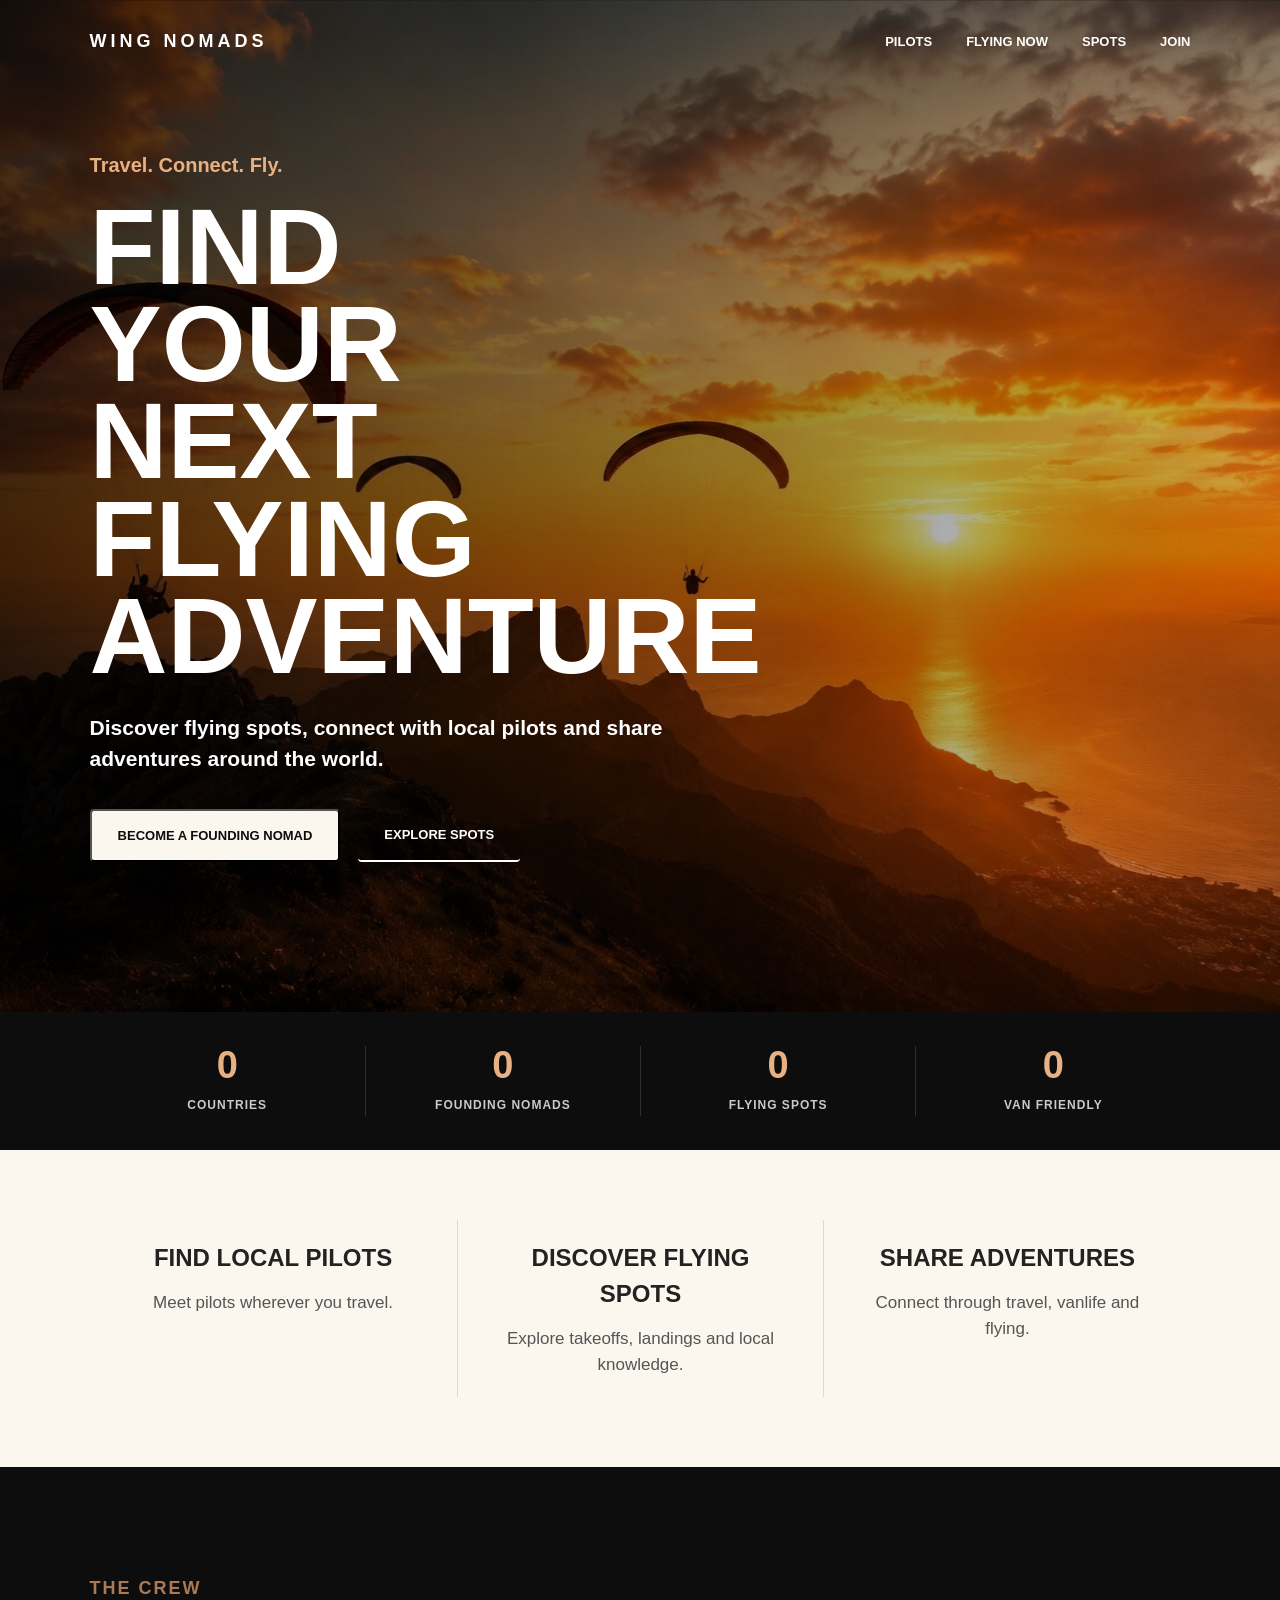
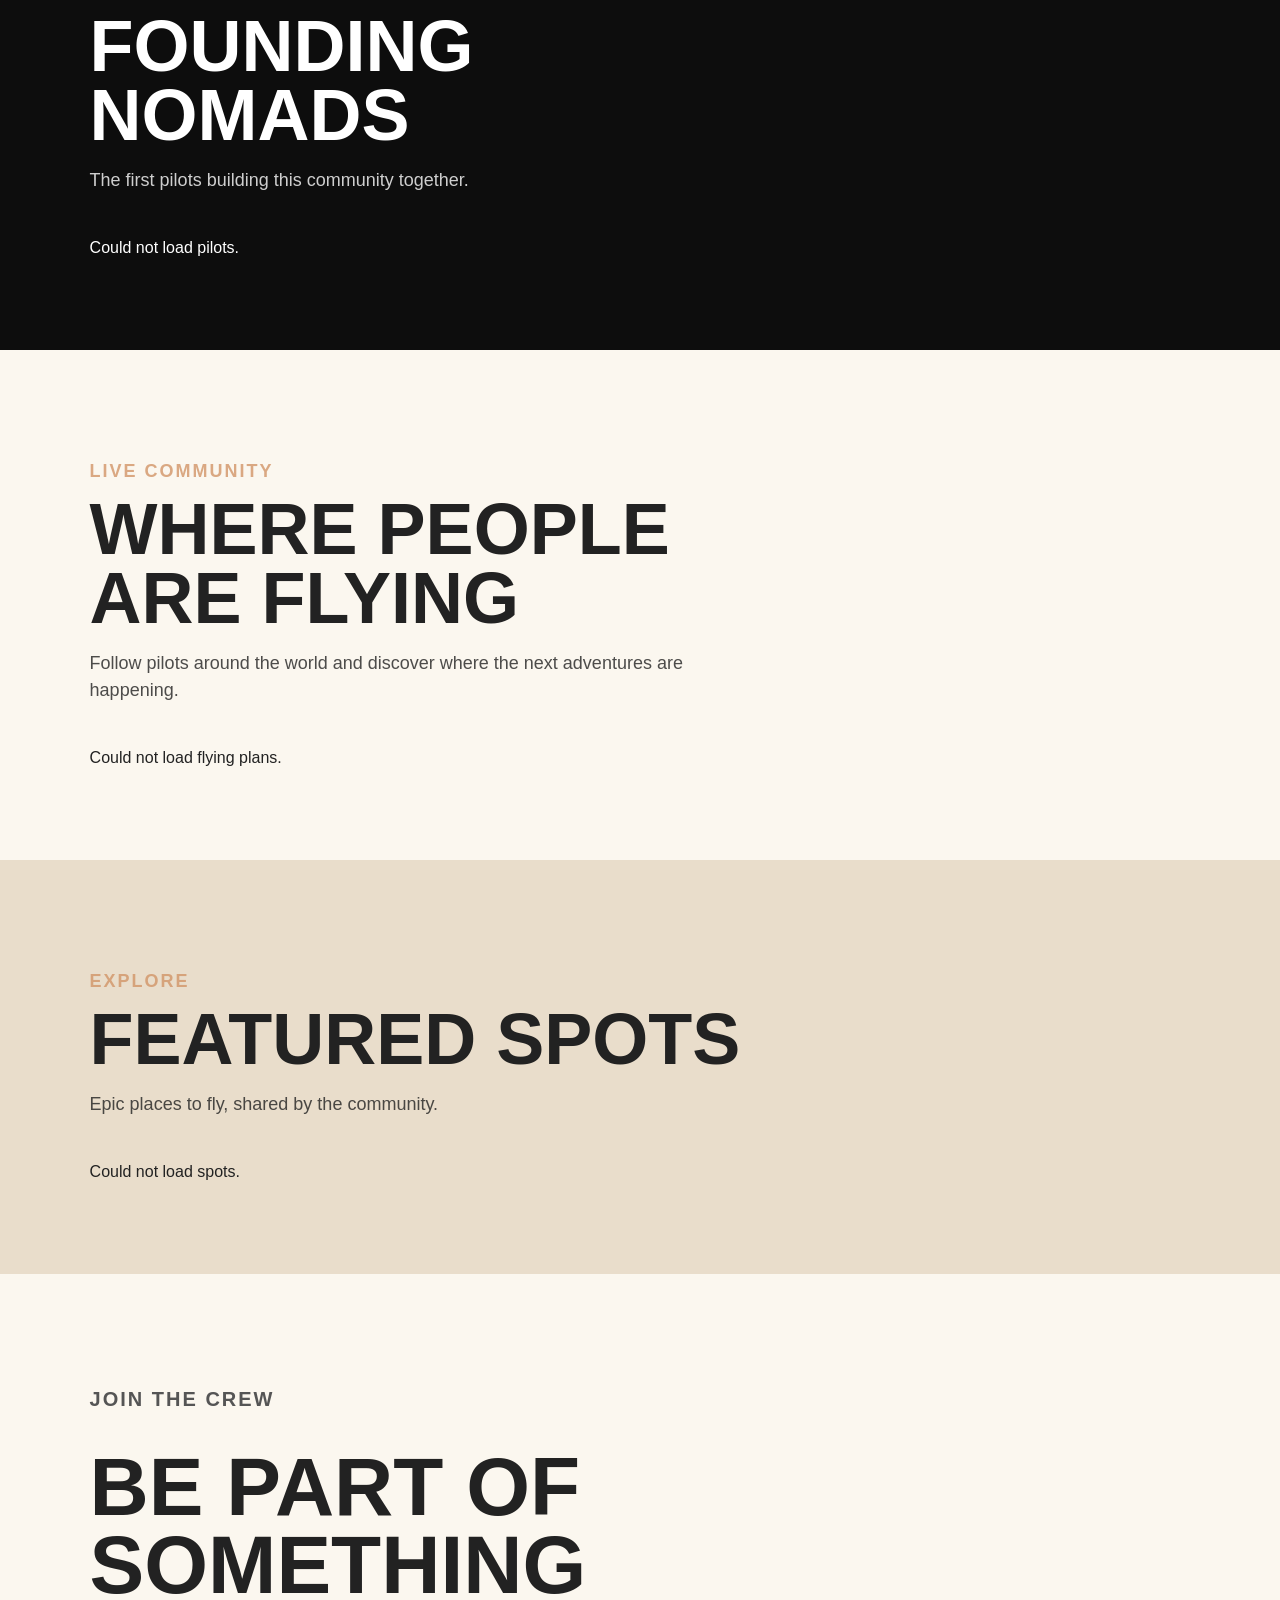
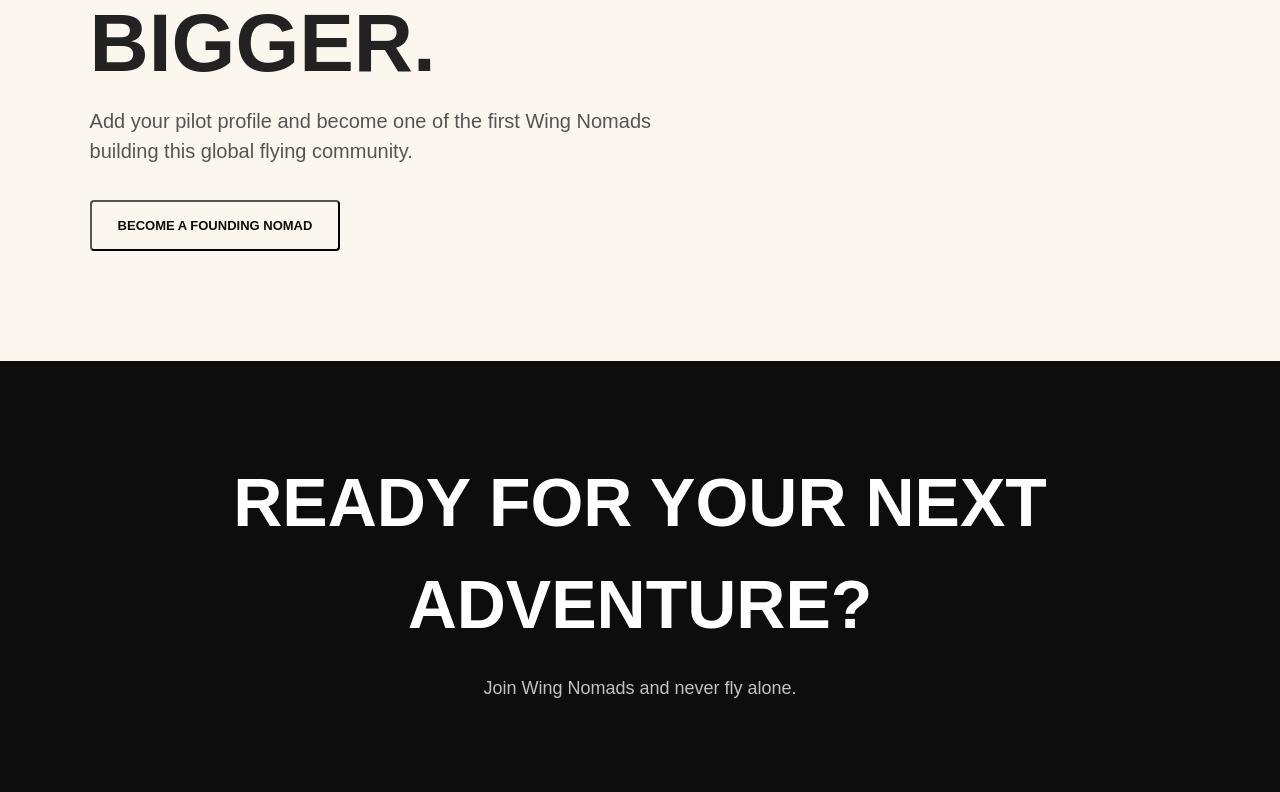
==== index.html @ 59b72781 "Update index.html" ====
<!DOCTYPE html>
<html lang="en">
<head>
  <meta charset="UTF-8" />
  <meta name="viewport" content="width=device-width, initial-scale=1.0" />
  <title>Wing Nomads | Travel. Connect. Fly.</title>
<link rel="stylesheet" href="style.css?v=100002" />
</head>

<body>
  

<header class="navbar">
  <div class="logo">WING NOMADS</div>
  <nav>
    <a href="#pilots">Pilots</a>
    <a href="#flying-now">Flying Now</a>
    <a href="#spots">Spots</a>
    <a href="#join">Join</a>
  </nav>
</header>

<section class="hero">
  <div class="hero-content">
    <p class="tagline">Travel. Connect. Fly.</p>
    <h1>FIND YOUR NEXT<br>FLYING<br>ADVENTURE</h1>
    <p class="description">
      Discover flying spots, connect with local pilots and share adventures around the world.
    </p>
    <div class="buttons">
   <button id="open-form-btn" class="btn-primary">
  Become a Founding Nomad
</button>
      <a href="#spots" class="btn-secondary">Explore Spots</a>
    </div>
  </div>
</section>

<section class="stats-section">
  <div class="stat"><strong id="countries-count">0</strong><span>Countries</span></div>
  <div class="stat"><strong id="pilots-count">0</strong><span>Founding Nomads</span></div>
  <div class="stat"><strong id="spots-count">0</strong><span>Flying Spots</span></div>
  <div class="stat"><strong id="van-count">0</strong><span>Van Friendly</span></div>
</section>

<section class="features">
  <div class="feature">
    <h3>Find Local Pilots</h3>
    <p>Meet pilots wherever you travel.</p>
  </div>

  <div class="feature">
    <h3>Discover Flying Spots</h3>
    <p>Explore takeoffs, landings and local knowledge.</p>
  </div>

  <div class="feature">
    <h3>Share Adventures</h3>
    <p>Connect through travel, vanlife and flying.</p>
  </div>
</section>

<section id="pilots" class="nomads-section">
  <div class="section-intro">
    <p class="eyebrow">The Crew</p>
    <h2>Founding Nomads</h2>
    <p>The first pilots building this community together.</p>
  </div>

  <div id="profiles-container" class="pilot-grid">Loading pilots...</div>
</section>

<section id="flying-now" class="flying-now-section">
  <div class="section-intro">
    <p class="eyebrow">Live Community</p>
    <h2>Where People Are Flying</h2>
    <p>
      Follow pilots around the world and discover where the next adventures are happening.
    </p>
  </div>

  <div id="flying-now-grid" class="flying-now-grid">Loading flying plans...</div>
</section>

<section id="spots" class="spots-section">
  <div class="section-intro">
    <p class="eyebrow">Explore</p>
    <h2>Featured Spots</h2>
    <p>Epic places to fly, shared by the community.</p>
  </div>

  <div id="spots-container" class="spot-grid">Loading spots...</div>
</section>

<section id="join" class="join-cta">
  <div class="join-cta-inner">
    <p class="eyebrow">Join the crew</p>
    <h2>Be part of something bigger.</h2>
    <p>
      Add your pilot profile and become one of the first Wing Nomads building this global flying community.
    </p>
 <button type="button" class="btn-primary js-open-form">
  Become a Founding Nomad
</button>
  </div>
</section>

<div id="form-modal" class="modal">
  <div class="modal-card">

    <div class="modal-intro">
      <p class="eyebrow">Founding Nomad</p>
      <h2>Join Wing Nomads</h2>
      <p>Create your pilot card. You can update your profile later.</p>
    </div>

   <form id="founding-form" class="founding-form">
      <input type="text" id="full_name" placeholder="Full name" required />
   <select id="country" required>
  <option value="">Country</option>
  <option value="Spain">Spain</option>
  <option value="France">France</option>
  <option value="Italy">Italy</option>
  <option value="Portugal">Portugal</option>
  <option value="Switzerland">Switzerland</option>
  <option value="Austria">Austria</option>
  <option value="Germany">Germany</option>
  <option value="South Africa">South Africa</option>
  <option value="Morocco">Morocco</option>
  <option value="Turkey">Turkey</option>
  <option value="India">India</option>
  <option value="Mexico">Mexico</option>
  <option value="Brazil">Brazil</option>
  <option value="United States">United States</option>
  <option value="Other">Other</option>
</select>
    <select id="flying_type">
  <option value="">Main discipline</option>
  <option value="Paragliding">Paragliding</option>
  <option value="Hike & Fly">Hike & Fly</option>
  <option value="XC">XC</option>
  <option value="Paramotor">Paramotor</option>
  <option value="Speed Flying">Speed Flying</option>
  <option value="Acro">Acro</option>
</select>

<select id="level">
  <option value="">Flying level</option>
  <option value="Beginner">Beginner</option>
  <option value="Intermediate">Intermediate</option>
  <option value="Advanced">Advanced</option>
  <option value="Instructor">Instructor</option>
</select>
      
      <input type="text" id="current_location" placeholder="Current location" />
    <input 
  type="text" 
  id="next_destination" 
  placeholder="Next destination" 
/>

<div class="date-row">

  <div class="date-field">
    <label>From</label>
    <input
      type="date"
      id="trip_start_date"
    />
  </div>

  <div class="date-field">
    <label>To</label>
    <input
      type="date"
      id="trip_end_date"
    />
  </div>

</div>
      <input 
  type="text" 
  id="instagram" 
  placeholder="Instagram or email, e.g. @nadia.fly" 
/>
      <input type="file" id="profile_image_file" accept="image/jpeg,image/png,image/webp" />

      <button type="submit">Create my profile</button>
      <p id="form-message"></p>
    </form>
  </div>
</div>

<footer>
  <h2>Ready for your next adventure?</h2>
  <p>Join Wing Nomads and never fly alone.</p>
</footer>

<script>
const SUPABASE_URL = "https://fdpyqsqflwqmyubugitn.supabase.co";
const SUPABASE_KEY = "sb_publishable_CHWsP3y0fChbq4Pcjq5pvQ_dngXSe69";
const PROFILE_IMAGES_BUCKET = "profile-images";

function safe(value, fallback = "Not added") {
  return value !== null && value !== undefined && String(value).trim() !== ""
    ? String(value).trim()
    : fallback;
}

function firstAvailable(...values) {
  for (const value of values) {
    if (value !== null && value !== undefined && String(value).trim() !== "") {
      return String(value).trim();
    }
  }
  return "";
}

function getFlag(country) {
  const flags = {
    Spain: "🇪🇸",
    France: "🇫🇷",
    Italy: "🇮🇹",
    Germany: "🇩🇪",
    Portugal: "🇵🇹",
    "United Kingdom": "🇬🇧",
    "United States": "🇺🇸",
    Canada: "🇨🇦",
    Australia: "🇦🇺",
    "South Africa": "🇿🇦"
  };

  return flags[country] || "🌍";
}

function makeUsername(name) {
  return name
    .toLowerCase()
    .trim()
    .replace(/[^a-z0-9]+/g, "")
    .slice(0, 20);
}

function levelClass(level) {
  const cleanLevel = String(level || "pilot").toLowerCase().trim();

  if (cleanLevel.includes("beginner")) return "level-beginner";
  if (cleanLevel.includes("intermediate")) return "level-intermediate";
  if (cleanLevel.includes("advanced")) return "level-advanced";
  if (cleanLevel.includes("pro")) return "level-pro";
  if (cleanLevel.includes("instructor")) return "level-instructor";

  return "level-intermediate";
}
function defaultPilotImage() {
  return "https://images.unsplash.com/photo-1500530855697-b586d89ba3ee?auto=format&fit=crop&w=900&q=80";
}

function defaultSpotImage() {
  return "https://images.unsplash.com/photo-1464822759023-fed622ff2c3b?auto=format&fit=crop&w=900&q=80";
}

async function getTable(tableName) {
  const response = await fetch(`${SUPABASE_URL}/rest/v1/${tableName}?select=*`, {
    headers: {
      apikey: SUPABASE_KEY,
      Authorization: `Bearer ${SUPABASE_KEY}`
    }
  });

  if (!response.ok) throw new Error(await response.text());
  return response.json();
}

async function uploadProfileImage(file, username) {
  if (!file) return "";

  const extension = file.name.split(".").pop().toLowerCase();
  const fileName = `${username}-${Date.now()}.${extension}`;

  const response = await fetch(
    `${SUPABASE_URL}/storage/v1/object/${PROFILE_IMAGES_BUCKET}/${fileName}`,
    {
      method: "POST",
      headers: {
        apikey: SUPABASE_KEY,
        Authorization: `Bearer ${SUPABASE_KEY}`,
        "Content-Type": file.type,
        "x-upsert": "true"
      },
      body: file
    }
  );

  if (!response.ok) throw new Error(await response.text());

  return `${SUPABASE_URL}/storage/v1/object/public/${PROFILE_IMAGES_BUCKET}/${fileName}`;
}

async function insertProfile(profile) {
  const response = await fetch(`${SUPABASE_URL}/rest/v1/profiles`, {
    method: "POST",
    headers: {
      apikey: SUPABASE_KEY,
      Authorization: `Bearer ${SUPABASE_KEY}`,
      "Content-Type": "application/json",
      Prefer: "return=representation"
    },
    body: JSON.stringify(profile)
  });

  if (!response.ok) throw new Error(await response.text());
  return response.json();
}

function updateStats(profiles, spots) {
  const countries = new Set([
    ...profiles.map(profile => profile.country).filter(Boolean),
    ...spots.map(spot => spot.country).filter(Boolean)
  ]);

  document.getElementById("countries-count").textContent = countries.size;
  document.getElementById("pilots-count").textContent = profiles.length;
  document.getElementById("spots-count").textContent = spots.length;
  document.getElementById("van-count").textContent = spots.filter(spot => spot.van_friendly).length;
}

function renderPilotCard(profile) {
  const image = profile.profile_image || defaultPilotImage();
  const name = profile.full_name || "Unnamed Pilot";
  const country = profile.country || "";
  const level = profile.level || "Pilot";
  const flyingType = profile.flying_type || "Flying";
  const currentLocation = profile.current_location || "Not added yet";
  const nextDestination = profile.next_destination || "Open to adventure";
  const instagram = profile.instagram || "Instagram not added";

  return `
    <a href="pilot.html?user=${profile.username}" class="pilot-link">
      <article class="pilot-card">
        <img
          class="pilot-photo"
          src="${image}"
          alt="${name}"
        >

        <div class="pilot-body">
          <div class="pilot-heading">
            <h3>${name}</h3>
            <span>${getFlag(country)} ${country}</span>
          </div>

          <p class="pilot-meta">
            <span class="level-badge ${levelClass(level)}">${level}</span>
            <span>· ${flyingType}</span>
          </p>

        <div class="pilot-detail">
  <small>📍 Flying Now</small>
  <p>${currentLocation}</p>
</div>

          <div class="pilot-detail">
            <small>🧭 Next Destination</small>
            <p>${nextDestination}</p>
          </div>

          <p class="instagram">📸 ${instagram}</p>
        </div>
      </article>
    </a>
  `;
}

function renderFlyingCard(profile) {
  const image = profile.profile_image || defaultPilotImage();
  const name = profile.full_name || "Unnamed Pilot";
  const country = profile.country || "";
  const currentLocation = firstAvailable(profile.current_location, profile.home_spot) || "Location not added";
  const nextDestination = safe(profile.next_destination, "Open to adventure");
  const tripDates = safe(profile.trip_dates, "Dates not added");

  return `
    <a href="pilot.html?user=${profile.username}" class="flying-card">
      <img
        src="${image}"
        alt="${name}"
      >

      <div class="flying-card-body">
        <p class="flying-status">● Flying now</p>
        <h3>${name}</h3>

        <p class="flying-location">
          ${getFlag(country)} ${currentLocation}
        </p>

        <div class="flying-next">
          <small>🧭 Next Destination</small>
          <p>${nextDestination}</p>
          <span>${tripDates}</span>
        </div>
      </div>
    </a>
  `;
}

function renderSpotCard(spot) {
  const image = firstAvailable(spot.image_url, spot.image) || defaultSpotImage();

  const name = spot.name || "Unnamed Spot";
  const country = spot.country || "";
  const region = spot.region || "Unknown region";
  const flyingType = spot.flying_type || "Paragliding";

  const bestSeason = firstAvailable(
    spot.best_season,
    spot.season,
    spot.best_time,
    spot.best_months
  ) || "Not specified";

  const windDirections = firstAvailable(
    spot.wind_directions,
    spot.wind_direction,
    spot.wind,
    spot.orientation,
    spot.takeoff_orientation
  ) || "Not specified";

  const difficulty = spot.difficulty || "Not specified";
  const vanFriendly = spot.van_friendly ? "Yes" : "No";

  return `
    <a href="spot.html?id=${spot.slug}" class="spot-link">
      <article class="spot-card">
        <div
          class="spot-image"
          style="background-image:linear-gradient(rgba(0,0,0,.06), rgba(0,0,0,.06)), url('${image}')"
        ></div>

        <div class="pilot-body">
          <div class="pilot-heading">
            <h3>${name}</h3>
            <span>${getFlag(country)} ${country}</span>
          </div>

          <p class="pilot-meta spot-meta">${region} · ${flyingType}</p>

          <div class="spot-detail-list">
            <div class="pilot-detail">
              <small>☀️ Best Season</small>
              <p>${bestSeason}</p>
            </div>

            <div class="pilot-detail">
              <small>🌬️ Wind Directions</small>
              <p>${windDirections}</p>
            </div>
          </div>

          <div class="spot-info-row">
            <div>
              <small>📊 Difficulty</small>
              <p>${difficulty}</p>
            </div>

            <div>
              <small>🚐 Van Friendly</small>
              <p>${vanFriendly}</p>
            </div>
          </div>
        </div>
      </article>
    </a>
  `;
}

async function loadProfiles() {
  const container = document.getElementById("profiles-container");
  const flyingNowContainer = document.getElementById("flying-now-grid");

  try {
    const profiles = await getTable("profiles");

    container.innerHTML = profiles.map(renderPilotCard).join("");

    if (flyingNowContainer) {
      flyingNowContainer.innerHTML = profiles
        .slice(0, 3)
        .map(renderFlyingCard)
        .join("");
    }

    return profiles;
  } catch (error) {
    container.innerHTML = "Could not load pilots.";
    if (flyingNowContainer) flyingNowContainer.innerHTML = "Could not load flying plans.";
    console.error(error);
    return [];
  }
}

async function loadSpots() {
  const container = document.getElementById("spots-container");

  try {
    const spots = await getTable("spots");
    container.innerHTML = spots.map(renderSpotCard).join("");
    return spots;
  } catch (error) {
    container.innerHTML = "Could not load spots.";
    console.error(error);
    return [];
  }
}

async function init() {
  const profiles = await loadProfiles();
  const spots = await loadSpots();
  updateStats(profiles, spots);
}

const modal = document.getElementById("form-modal");
const closeBtn = document.getElementById("close-form-btn");

document.querySelectorAll(".js-open-form, #open-form-btn").forEach(button => {
  button.addEventListener("click", () => {
    modal.classList.add("open");
  });
});

if (closeBtn) {
  closeBtn.addEventListener("click", () => {
    modal.classList.remove("open");
  });
}

if (modal) {
  modal.addEventListener("click", event => {
    if (event.target === modal) {
      modal.classList.remove("open");
    }
  });
}

document.getElementById("founding-form").addEventListener("submit", async function(event) {
  event.preventDefault();

  const message = document.getElementById("form-message");
  message.textContent = "Creating your profile...";

  const fullName = document.getElementById("full_name").value.trim();
  const username = makeUsername(fullName);
  const imageFile = document.getElementById("profile_image_file").files[0];

  try {
    const uploadedImageUrl = await uploadProfileImage(imageFile, username);

   const startDate = document.getElementById("trip_start_date").value;
const endDate = document.getElementById("trip_end_date").value;

function formatShortDate(dateString) {
  if (!dateString) return "";

  const [year, month, day] = dateString.split("-");

  return `${day}/${month}/${year.slice(-2)}`;
}

const profile = {
  id: crypto.randomUUID(),
  full_name: fullName,
  username: username,
  country: document.getElementById("country").value,
  flying_type: document.getElementById("flying_type").value,
  level: document.getElementById("level").value,

  current_location: document.getElementById("current_location").value.trim(),
  next_destination: document.getElementById("next_destination").value.trim(),

  trip_dates: `${formatShortDate(startDate)} - ${formatShortDate(endDate)}`,

  instagram: document.getElementById("instagram").value.trim(),
  profile_image: uploadedImageUrl
};

    await insertProfile(profile);

    message.textContent = "Profile created. Welcome to Wing Nomads.";
    this.reset();
    await init();

    setTimeout(() => {
      modal.classList.remove("open");
      message.textContent = "";
      window.location.href = "#pilots";
    }, 1200);

  } catch (error) {
    console.error("PROFILE ERROR:", error);
    message.textContent = error.message || "Could not create profile. Check Supabase.";
  }
});
if (new URLSearchParams(window.location.search).get("open") === "form") {
  window.addEventListener("load", () => {
    modal.classList.add("open");
  });
}

init();
</script>

</body>
</html>
---- style.css ----
:root {
  --black: #0d0d0d;
  --charcoal: #222222;
  --cream: #f6f1e8;
  --sand: #e9ddcb;
  --paper: #fbf7ef;
  --terracotta: #c46a3c;
  --soft-grey: #666666;
  --white: #ffffff;
  --green-bg: #dcefdc;
  --green-text: #1f7a38;
  --yellow-bg: #f4e3b1;
  --yellow-text: #9a6a00;
  --red-bg: #f1c7b8;
  --red-text: #a13d22;
}

* {
  margin: 0;
  padding: 0;
  box-sizing: border-box;
}

html,
body {
  width: 100%;
  overflow-x: hidden;
}

body {
  font-family: Arial, sans-serif;
  background: var(--cream);
  color: var(--charcoal);
  line-height: 1.5;
}

img {
  max-width: 100%;
}

a {
  color: inherit;
  text-decoration: none;
}

/* GLOBAL LABELS */

.label-row {
  display: flex;
  align-items: center;
  gap: 8px;
}

.label-icon {
  font-size: 15px;
  line-height: 1;
}

.info-label,
.pilot-detail small,
.flying-next small,
.spot-info-row small,
.spot-mini-card small,
.pilot-mini-card small,
.side-item small,
.pilot-side-item small {
  display: block;
  text-transform: uppercase;
  color: var(--soft-grey);
  font-size: 12px;
  font-weight: 900;
  letter-spacing: 1px;
  margin-bottom: 7px;
}

.level-badge {
  display: inline-flex;
  align-items: center;
  padding: 5px 10px;
  border-radius: 999px;
  font-size: 11px;
  font-weight: 900;
  letter-spacing: .08em;
  text-transform: uppercase;
  line-height: 1;
}

.level-beginner {
  background: #e5f7ea;
  color: #16823a;
}

.level-intermediate {
  background: #fff3d6;
  color: #c58917;
}

.level-advanced,
.level-pro {
  background: #ffe3e3;
  color: #c43d3d;
}

.level-instructor {
  background: #e7e7e7;
  color: #111111;
}

/* NAVBAR */

.navbar {
  position: absolute;
  top: 0;
  width: 100%;
  z-index: 10;
  padding: 28px 7%;
  display: flex;
  justify-content: space-between;
  align-items: center;
  color: white;
}

.logo {
  font-weight: 900;
  letter-spacing: 4px;
  font-size: 18px;
}

.navbar nav {
  display: flex;
  gap: 34px;
}

.navbar a {
  font-weight: 800;
  font-size: 13px;
  text-transform: uppercase;
}

/* HERO */

.hero {
  min-height: 100vh;
  background:
    linear-gradient(90deg, rgba(0,0,0,.72), rgba(0,0,0,.18)),
 url("images/IMG_DECB8534-B91A-41D1-8EE7-DFAED174CDAC.jpeg");
  background-size: cover;
  background-position: center;
  display: flex;
  align-items: center;
}

.hero-content {
  max-width: 760px;
  padding: 150px 7%;
  color: white;
}

.tagline {
  font-size: 20px;
  font-weight: 800;
  margin-bottom: 18px;
  color: #e7b184;
}

.hero h1 {
  font-size: clamp(56px, 9vw, 108px);
  line-height: .9;
  font-weight: 900;
  margin-bottom: 28px;
}

.description {
  font-size: 21px;
  font-weight: 600;
  max-width: 620px;
  margin-bottom: 34px;
}

.buttons {
  display: flex;
  gap: 18px;
  flex-wrap: wrap;
}

.btn-primary,
.btn-secondary {
  display: inline-block;
  padding: 16px 26px;
  border-radius: 4px;
  font-weight: 900;
  font-size: 13px;
  text-transform: uppercase;
}

.btn-primary {
  background: var(--paper);
  color: var(--black);
}

.btn-secondary {
  color: white;
  border-bottom: 2px solid white;
}

/* STATS */

.stats-section {
  display: grid;
  grid-template-columns: repeat(4, 1fr);
  background: var(--black);
  color: white;
  padding: 34px 7%;
}

.stat {
  text-align: center;
  border-left: 1px solid rgba(255,255,255,.14);
}

.stat:first-child {
  border-left: none;
}

.stat strong {
  display: block;
  font-size: 38px;
  line-height: 1;
  margin-bottom: 8px;
  color: #e7b184;
}

.stat span {
  font-size: 12px;
  font-weight: 900;
  letter-spacing: 1px;
  text-transform: uppercase;
  opacity: .78;
}

/* FEATURES */

.features {
  display: grid;
  grid-template-columns: repeat(3, 1fr);
  background: var(--paper);
  padding: 70px 7%;
}

.feature {
  text-align: center;
  padding: 20px 42px;
  border-left: 1px solid rgba(0,0,0,.12);
}

.feature:first-child {
  border-left: none;
}

.feature h3 {
  font-size: 24px;
  text-transform: uppercase;
  margin-bottom: 14px;
}

.feature p {
  font-size: 17px;
  color: #555;
}

/* SECTIONS */

.nomads-section {
  background: var(--black);
  color: white;
  padding: 90px 7%;
}

.flying-now-section {
  background: var(--paper);
  padding: 90px 7%;
}

.spots-section {
  background: var(--sand);
  padding: 90px 7%;
}

.section-intro {
  max-width: 680px;
  margin-bottom: 42px;
}

.eyebrow {
  color: #d29568;
  text-transform: uppercase;
  font-weight: 900;
  letter-spacing: 2px;
  margin-bottom: 10px;
}

.section-intro h2 {
  font-size: clamp(42px, 7vw, 72px);
  line-height: .95;
  text-transform: uppercase;
}

.section-intro p {
  margin-top: 18px;
  font-size: 18px;
  opacity: .8;
}

/* GRIDS */

.pilot-grid,
.spot-grid,
.flying-now-grid {
  display: grid;
  grid-template-columns: repeat(auto-fit, minmax(280px, 340px));
  gap: 28px;
}

.flying-now-grid {
  grid-template-columns: repeat(auto-fit, minmax(280px, 1fr));
}

.pilot-link,
.spot-link,
.flying-card {
  display: block;
}

/* HOME CARDS */

.pilot-card,
.spot-card,
.flying-card {
  background: var(--paper);
  color: var(--charcoal);
  border-radius: 14px;
  overflow: hidden;
  box-shadow: 0 18px 45px rgba(0,0,0,.16);
  transition: .25s ease;
}

.flying-card {
  background: white;
  box-shadow: 0 18px 45px rgba(0,0,0,.12);
}

.pilot-card:hover,
.spot-link:hover .spot-card,
.flying-card:hover {
  transform: translateY(-4px);
}

.pilot-photo,
.flying-card img {
  width: 100%;
  height: 215px;
  display: block;
  object-fit: cover;
  object-position: center 25%;
}

.flying-card img {
  height: 220px;
}

.spot-image {
  width: 100%;
  height: 205px;
  display: block;
  background:
    linear-gradient(rgba(0,0,0,.06), rgba(0,0,0,.06)),
    url("https://images.unsplash.com/photo-1464822759023-fed622ff2c3b?auto=format&fit=crop&w=900&q=80");
  background-size: cover;
  background-position: center;
}

.pilot-body,
.flying-card-body {
  padding: 26px;
}

.pilot-heading {
  display: flex;
  justify-content: space-between;
  align-items: flex-start;
  gap: 14px;
  margin-bottom: 10px;
}

.pilot-heading h3,
.spot-card h3,
.flying-card h3 {
  font-size: 24px;
  line-height: 1.05;
  text-transform: uppercase;
  color: var(--black);
  font-weight: 900;
}

.flying-card h3 {
  font-size: 26px;
  margin-bottom: 12px;
}

.pilot-heading span {
  font-size: 12px;
  font-weight: 900;
  text-transform: uppercase;
  color: var(--terracotta);
  white-space: nowrap;
}

.pilot-meta {
  display: flex;
  align-items: center;
  flex-wrap: wrap;
  gap: 8px;
  font-size: 13px;
  font-weight: 900;
  letter-spacing: .9px;
  text-transform: uppercase;
  color: var(--soft-grey);
  padding-bottom: 18px;
  border-bottom: 1px solid rgba(0,0,0,.12);
  margin-bottom: 22px;
}

.spot-meta {
  display: block;
}

.pilot-detail {
  margin-bottom: 16px;
}

.pilot-detail p,
.flying-location,
.spot-info-row p {
  font-size: 16px;
  color: #222;
}

.flying-location {
  font-weight: 800;
  margin-bottom: 20px;
}

.instagram {
  margin-top: 22px;
  padding-top: 18px;
  border-top: 1px solid rgba(0,0,0,.12);
  font-size: 16px;
  color: #333;
  font-weight: 800;
}

.flying-status {
  color: var(--green-text);
  font-size: 12px;
  font-weight: 900;
  text-transform: uppercase;
  letter-spacing: .08em;
  margin-bottom: 10px;
}

.flying-next {
  padding-top: 18px;
  border-top: 1px solid rgba(0,0,0,.12);
}

.flying-next p {
  font-size: 18px;
  font-weight: 900;
  color: var(--black);
  margin-bottom: 4px;
}

.flying-next span {
  font-size: 14px;
  font-weight: 800;
  color: var(--terracotta);
}

/* SPOT CARDS */

.spot-card {
  max-width: 340px;
}

.spot-info-row {
  display: grid;
  grid-template-columns: 1fr 1fr;
  gap: 18px;
  padding-top: 20px;
  border-top: 1px solid rgba(0,0,0,.1);
}

/* JOIN CTA */

.join-cta {
  background: var(--paper);
  padding: 110px 7%;
  position: relative;
  overflow: hidden;
}

.join-cta-inner {
  max-width: 760px;
  position: relative;
  z-index: 2;
}

.join-cta h2 {
  font-size: clamp(44px, 7vw, 82px);
  line-height: .95;
  text-transform: uppercase;
  margin-bottom: 24px;
}

.join-cta p {
  font-size: 20px;
  color: #555;
  max-width: 620px;
  margin-bottom: 34px;
}

.join-btn {
  display: inline-block;
  padding: 18px 30px;
  background: #111111;
  color: #ffffff;
  border: none;
  border-radius: 8px;
  font-weight: 900;
  font-size: 13px;
  text-transform: uppercase;
  letter-spacing: .04em;
  cursor: pointer;
  transition: .2s ease;
}
.join-btn {
  box-shadow: 0 12px 30px rgba(0,0,0,.18);
}
.join-btn:hover {
  opacity: .9;
  transform: translateY(-2px);
}
/* SHARED DETAIL PAGES */

.spot-page,
.pilot-page {
  min-height: 100vh;
  background: var(--cream);
}

.spot-detail-hero,
.pilot-detail-hero {
  position: relative;
  height: 60vh;
  min-height: 520px;
  overflow: hidden;
  color: white;
}

.spot-detail-hero img,
.pilot-detail-hero img {
  position: absolute;
  inset: 0;
  width: 100%;
  height: 100%;
  object-fit: cover;
}

.pilot-detail-hero img {
  object-position: center 22%;
}

.spot-hero-shade,
.pilot-hero-shade {
  position: absolute;
  inset: 0;
  background:
    linear-gradient(to bottom, rgba(0,0,0,.25), rgba(0,0,0,.65)),
    linear-gradient(to right, rgba(0,0,0,.55), rgba(0,0,0,.08));
}

.spot-back,
.pilot-back {
  position: absolute;
  z-index: 3;
  top: 32px;
  left: 7%;
  color: white;
  font-weight: 900;
  font-size: 17px;
}

.spot-hero-content,
.pilot-hero-content {
  position: absolute;
  z-index: 2;
  left: 7%;
  bottom: 65px;
  max-width: 900px;
}

.spot-hero-content h1,
.pilot-name {
  font-size: clamp(54px, 9vw, 106px);
  line-height: .9;
  text-transform: uppercase;
  margin-bottom: 24px;
  color: white;
}

.pilot-country {
  color: #e29a68;
  font-size: 22px;
  font-weight: 900;
  text-transform: uppercase;
  letter-spacing: .08em;
  margin-bottom: 18px;
}

.spot-location-line,
.spot-type-line,
.pilot-meta-line {
  display: flex;
  align-items: center;
  flex-wrap: wrap;
  gap: 16px;
  font-size: 28px;
  font-weight: 900;
  text-transform: uppercase;
  margin-top: 14px;
}

.spot-flag {
  font-size: 34px;
}

.region-highlight {
  color: #e29a68;
}

.spot-detail-main,
.pilot-detail-main {
  padding: 70px 7% 90px;
}

.spot-layout,
.pilot-layout {
  display: grid;
  grid-template-columns: 1.3fr .85fr;
  gap: 60px;
  align-items: start;
}

.spot-description-large,
.pilot-description-large {
  font-size: 25px;
  line-height: 1.65;
  color: #333;
  max-width: 760px;
  margin-bottom: 44px;
}

.spot-info-cards,
.pilot-info-cards {
  display: grid;
  grid-template-columns: repeat(2, minmax(220px, 1fr));
  gap: 22px;
}

.spot-mini-card,
.pilot-mini-card {
  background: white;
  border-radius: 14px;
  padding: 18px;
  box-shadow: 0 14px 36px rgba(0,0,0,.08);
}

.circle-icon {
  display: inline-flex;
  align-items: center;
  justify-content: center;
  margin-bottom: 18px;
}

.circle-icon svg,
.spot-type-line svg,
.side-item svg,
.pilot-side-item svg,
.community-btn svg,
.safety-icon svg,
.pilot-instagram-link svg {
  width: 26px;
  height: 26px;
  stroke: currentColor;
  stroke-width: 2.2;
}

.spot-mini-card p,
.pilot-mini-card p {
  padding: 18px;
  font-size: 20px;
  font-weight: 900;
  color: var(--black);
}

.spot-side-card,
.pilot-side-card {
  background: rgba(255,255,255,.72);
  border: 1px solid rgba(0,0,0,.08);
  border-radius: 18px;
  padding: 34px;
  box-shadow: 0 18px 45px rgba(0,0,0,.1);
}

.side-item,
.pilot-side-item {
  padding: 22px 0;
  border-bottom: 1px solid rgba(0,0,0,.12);
}

.side-item:first-child,
.pilot-side-item:first-child {
  padding-top: 0;
}

.side-item:last-child,
.pilot-side-item:last-child {
  border-bottom: none;
  padding-bottom: 0;
}

.side-item p,
.pilot-side-item p {
  font-size: 22px;
  font-weight: 800;
  color: var(--black);
}

.pilot-instagram-link {
  display: inline-flex;
  align-items: center;
  gap: 10px;
  font-weight: 900;
}

.spot-community-panel,
.pilot-community-panel {
  margin-top: 60px;
  background: #f6eee4;
  border-radius: 18px;
  padding: 38px;
  display: grid;
  grid-template-columns: 1fr .9fr;
  gap: 40px;
  align-items: center;
}

.spot-community-panel h2,
.pilot-community-panel h2 {
  font-size: 34px;
  line-height: 1.05;
  margin-bottom: 12px;
}

.spot-community-panel p,
.pilot-community-panel p {
  color: #555;
  font-size: 17px;
}

.spot-community-buttons,
.pilot-buttons {
  display: grid;
  gap: 14px;
}

.community-btn,
.pilot-btn {
  display: block;
  padding: 18px 22px;
  border-radius: 10px;
  text-align: center;
  font-weight: 900;
}

.pilot-btn {
  text-transform: uppercase;
  font-size: 13px;
  letter-spacing: .04em;
}

.community-btn.primary,
.pilot-btn.primary {
  background: var(--black);
  color: white;
}

.community-btn.secondary,
.pilot-btn.secondary {
  border: 1px solid var(--black);
  color: var(--black);
  background: transparent;
}

.spot-safety-note {
  margin-top: 28px;
  background: var(--black);
  color: white;
  border-radius: 14px;
  padding: 26px 32px;
  display: flex;
  gap: 22px;
  align-items: center;
}

.safety-icon {
  width: 52px;
  height: 52px;
  border-radius: 50%;
  background: var(--paper);
  color: var(--black);
  display: flex;
  align-items: center;
  justify-content: center;
  flex: 0 0 auto;
}

.spot-safety-note p {
  font-size: 16px;
  opacity: .9;
}

/* MODAL */

.modal {
  position: fixed;
  inset: 0;
  z-index: 999;
  background: rgba(0,0,0,.72);
  display: none;
  align-items: center;
  justify-content: center;
  padding: 28px;
}

.modal.open {
  display: flex;
}

.modal-card {
  width: min(920px, 100%);
  max-height: 92vh;
  overflow-y: auto;
  background: var(--paper);
  border-radius: 18px;
  padding: 42px;
  position: relative;
  box-shadow: 0 30px 90px rgba(0,0,0,.38);
}

.modal-close {
  position: absolute;
  top: 18px;
  right: 20px;
  width: 38px;
  height: 38px;
  border: none;
  border-radius: 50%;
  background: var(--black);
  color: white;
  font-size: 28px;
  line-height: 1;
  cursor: pointer;
}

.modal-intro {
  max-width: 620px;
  margin-bottom: 30px;
}

.modal-intro h2 {
  font-size: clamp(38px, 5vw, 64px);
  line-height: .95;
  text-transform: uppercase;
  margin-bottom: 14px;
}

.modal-intro p {
  color: #555;
  font-size: 17px;
}

.founding-form {
  display: grid;
  grid-template-columns: 1fr 1fr;
  gap: 16px;
}

.founding-form input {
  width: 100%;
  padding: 16px 18px;
  border: 1px solid rgba(0,0,0,.14);
  border-radius: 8px;
  font-size: 16px;
  background: white;
}

.founding-form input[type="file"] {
  padding: 14px 18px;
  cursor: pointer;
}

.founding-form button {
  grid-column: 1 / -1;
  margin-top: 8px;
  padding: 18px 24px;
  background: var(--black);
  color: white;
  border: none;
  border-radius: 8px;
  font-weight: 900;
  text-transform: uppercase;
  cursor: pointer;
}

#form-message {
  grid-column: 1 / -1;
  font-size: 15px;
  font-weight: 800;
  color: var(--terracotta);
}

/* EMPTY STATE */

.empty-state {
  min-height: 100vh;
  background: var(--cream);
  padding: 120px 7%;
}

.empty-state h1 {
  font-size: 48px;
  margin-bottom: 16px;
}

.empty-state p {
  font-size: 18px;
  color: #666;
  margin-bottom: 24px;
}

/* FOOTER */

footer {
  background: var(--black);
  color: white;
  padding: 90px 7%;
  text-align: center;
}

footer h2 {
  font-size: clamp(38px, 6vw, 68px);
  text-transform: uppercase;
  margin-bottom: 20px;
}

footer p {
  opacity: .75;
  font-size: 18px;
}
/* MOBILE */

@media (max-width: 768px) {

  .spot-info-cards {
    grid-template-columns: 1fr 1fr;
    gap: 12px;
  }

  .navbar nav {
    display: none;
  }

  .hero-content {
    padding: 130px 28px 80px;
  }

  .hero h1 {
    font-size: 56px;
  }

  .description {
    font-size: 18px;
  }

  .stats-section {
    grid-template-columns: repeat(2, 1fr);
    gap: 24px;
  }

  .stat {
    border-left: none;
  }

  .features {
    grid-template-columns: 1fr;
    padding: 50px 28px;
  }

  .feature {
    border-left: none;
    border-top: 1px solid rgba(0,0,0,.12);
    padding: 26px 0;
  }

  .feature:first-child {
    border-top: none;
  }

  .nomads-section,
  .spots-section,
  .flying-now-section,
  .join-cta {
    padding: 60px 28px;
  }

  .pilot-grid,
  .spot-grid,
  .flying-now-grid {
    grid-template-columns: 1fr;
  }

  .spot-card {
    max-width: none;
  }

  .spot-layout,
  .pilot-layout,
  .spot-community-panel,
  .pilot-community-panel {
    grid-template-columns: 1fr;
  }

  .spot-detail-hero,
  .pilot-detail-hero {
    height: 54vh;
    min-height: 420px;
  }

  .spot-location-line,
  .spot-type-line,
  .pilot-meta-line {
    font-size: 21px;
    gap: 12px;
  }

  .pilot-country {
    font-size: 17px;
  }

  .spot-back,
  .pilot-back,
  .spot-hero-content,
  .pilot-hero-content {
    left: 28px;
    right: 28px;
  }

  .spot-hero-content,
  .pilot-hero-content {
    bottom: 34px;
  }

  .spot-hero-content h1,
  .pilot-name {
    font-size: 44px;
    margin-bottom: 18px;
  }

  .spot-detail-main,
  .pilot-detail-main {
    padding: 36px 24px 64px;
  }

  .spot-description-large,
  .pilot-description-large {
    font-size: 19px;
    line-height: 1.45;
    margin-bottom: 28px;
  }

  .spot-info-cards,
  .pilot-info-cards {
    grid-template-columns: 1fr;
    gap: 14px;
  }

  .spot-mini-card,
  .pilot-mini-card {
    padding: 20px;
    min-height: auto;
  }

  .spot-mini-card .circle-icon,
  .pilot-mini-card .circle-icon {
    margin-bottom: 12px;
  }

  .spot-mini-card p,
  .pilot-mini-card p {
    font-size: 19px;
    line-height: 1.2;
  }

  .spot-side-card,
  .pilot-side-card {
    padding: 24px;
  }

  .side-item,
  .pilot-side-item {
    padding: 18px 0;
  }

  .side-item p,
  .pilot-side-item p {
    font-size: 19px;
  }

  .spot-community-panel,
  .pilot-community-panel {
    margin-top: 34px;
    padding: 28px 24px;
    gap: 22px;
  }

  .spot-community-panel h2,
  .pilot-community-panel h2 {
    font-size: 30px;
  }

  .pilot-buttons,
  .spot-community-buttons {
    grid-template-columns: 1fr;
  }

  .modal-card {
    padding: 32px 22px;
  }
}

/* JOIN BANNER */

.join-banner {
  background: #111111;
  color: white;
  text-align: center;
  padding: 90px 24px;
}

.join-banner h2 {
  font-size: 42px;
  font-weight: 900;
  line-height: 1.1;
  margin-bottom: 18px;
}

.join-banner p {
  max-width: 600px;
  margin: 0 auto 30px;
  opacity: .8;
  font-size: 18px;
}

.join-banner .btn-primary {
  display: inline-block;
}

/* FORM FINAL */

.founding-form {
  display: flex;
  flex-direction: column;
  gap: 16px;
}

.founding-form input,
.founding-form select {
  width: 100%;
  height: 64px;
  min-height: 64px;
  padding: 0 20px;
  border-radius: 14px;
  border: 1px solid #d9d9d9;
  background: white;
  color: #111;
  font-size: 17px;
  font-weight: 500;
  box-sizing: border-box;
}

.founding-form input::placeholder {
  color: #aaa;
}

.founding-form select {
  appearance: none;
  -webkit-appearance: none;
  background-image:
    linear-gradient(45deg, transparent 50%, #111 50%),
    linear-gradient(135deg, #111 50%, transparent 50%);
  background-position:
    calc(100% - 24px) 50%,
    calc(100% - 18px) 50%;
  background-size: 6px 6px, 6px 6px;
  background-repeat: no-repeat;
}


.founding-form button[type="submit"] {
  width: 100%;
  height: 70px;
  border: none;
  border-radius: 14px;
  background: #111111;
  color: white;
  font-size: 15px;
  font-weight: 900;
  text-transform: uppercase;
  letter-spacing: .04em;
}

#form-message {
  text-align: center;
  color: #c46a3c;
  font-weight: 800;
  margin-top: 6px;
}

.pilot-card-date {
  display: block;
  margin-top: 8px;
  color: var(--terracotta);
  font-size: 16px;
  font-weight: 900;
}

/* COMPACT DATE FIELDS */

.date-row {
  width: 100%;
  display: grid;
  grid-template-columns: minmax(0, 1fr) minmax(0, 1fr);
  gap: 18px;
  box-sizing: border-box;
}

.date-field {
  position: relative;
  min-width: 0;
}

.date-field label {
  display: block;
  font-size: 10px;
  margin-bottom: 6px;
  text-transform: uppercase;
  letter-spacing: .08em;
  color: #999;
  font-weight: 800;
}

.date-field input[type="date"] {
  width: 100%;
  max-width: 100%;
  height: 52px !important;
  min-height: 52px !important;
  padding: 0 34px 0 12px !important;
  font-size: 12px !important;
  text-align: center;
  box-sizing: border-box;
}

.date-field::after {
  content: "📅";
  position: absolute;
  right: 10px;
  bottom: 14px;
  font-size: 13px;
  pointer-events: none;
}

@media (max-width: 430px) {
  .date-row {
    gap: 10px;
  }

  .date-field input[type="date"] {
    font-size: 11px !important;
    padding-left: 8px !important;
    padding-right: 28px !important;
  }
}
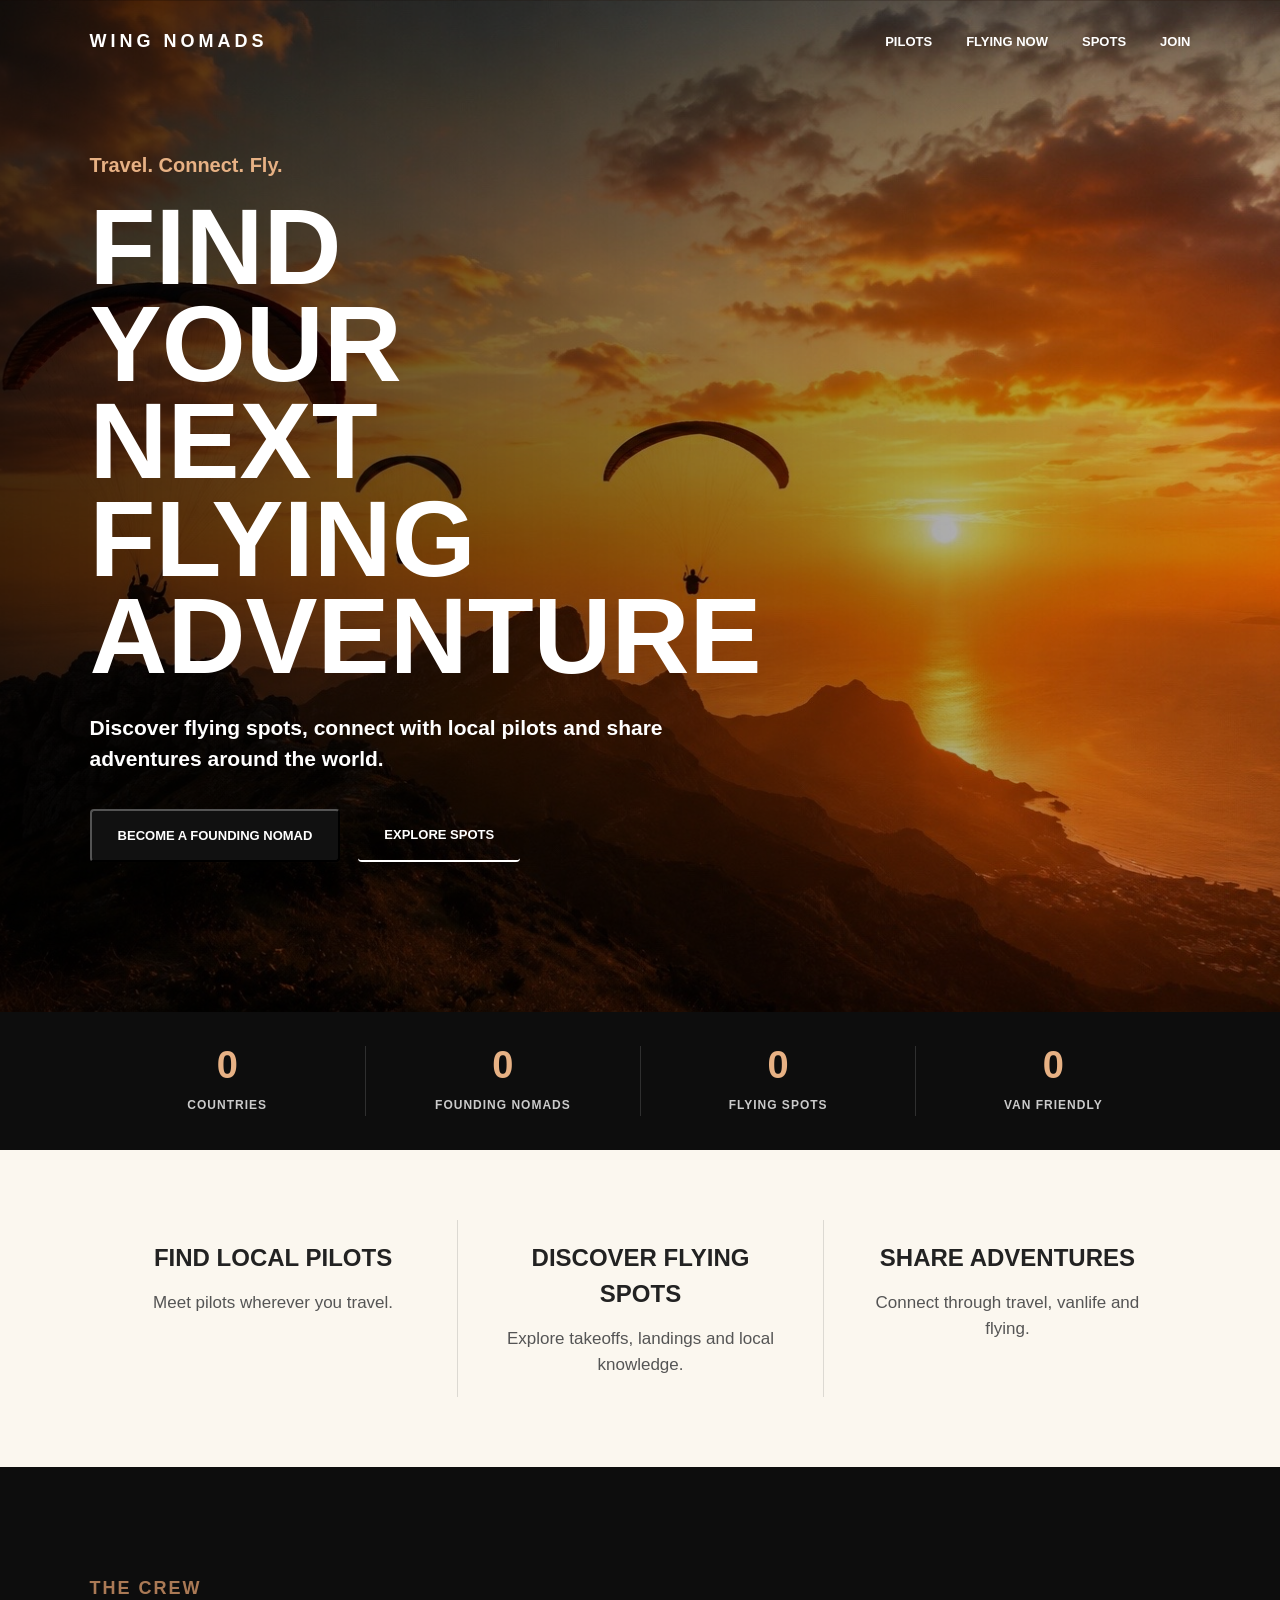
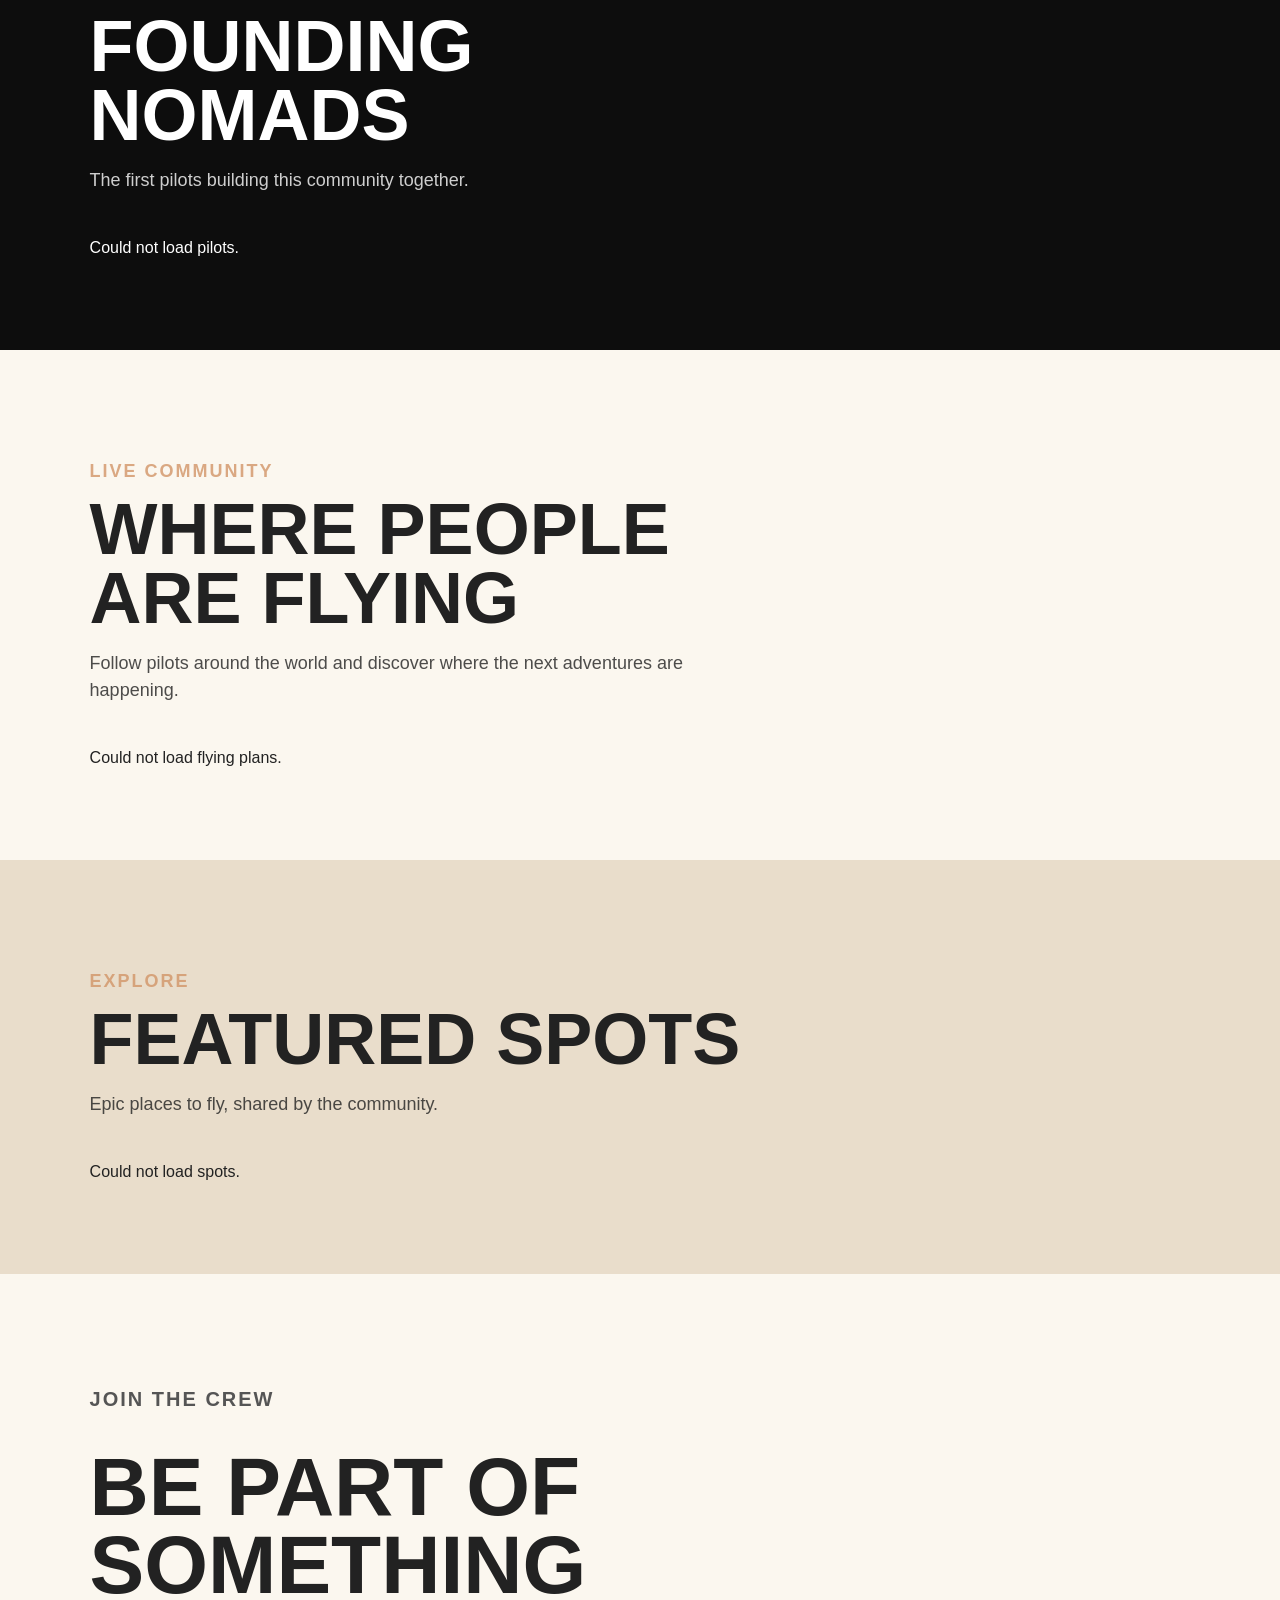
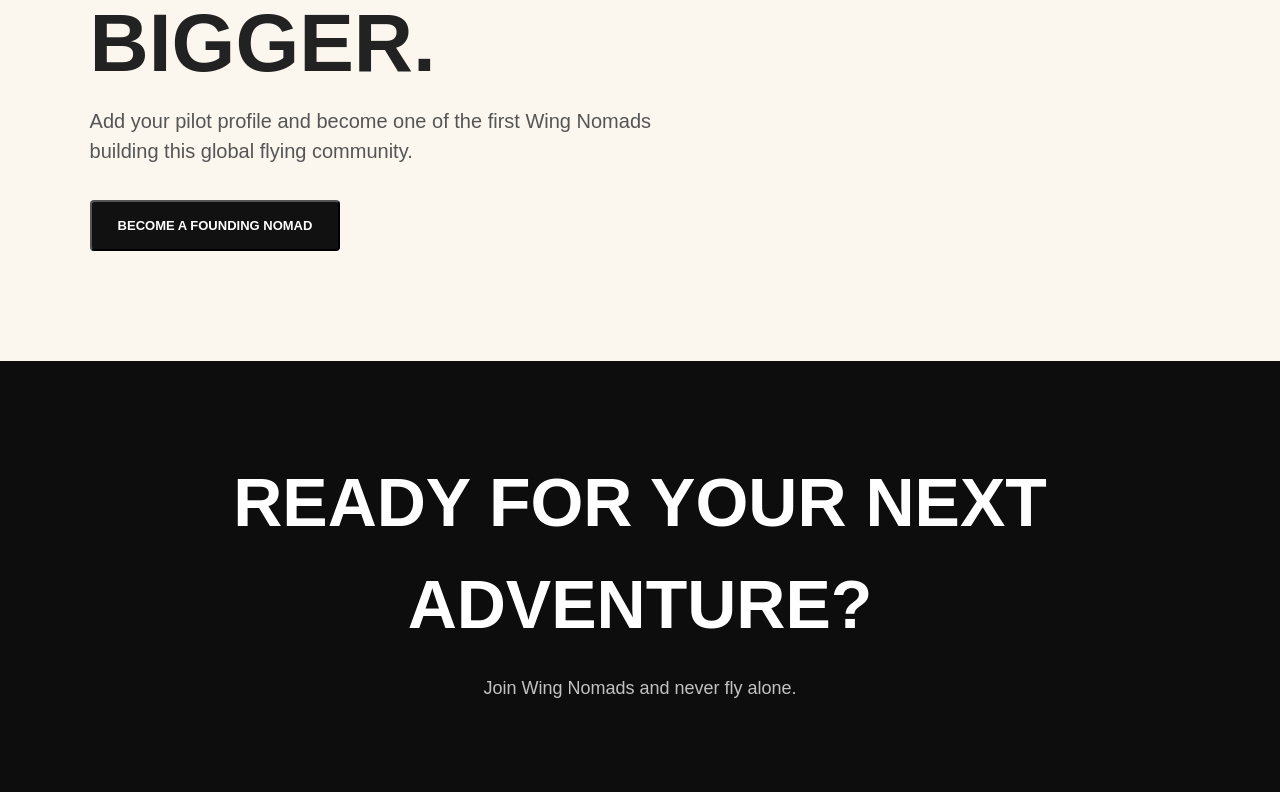
==== commit 66e94af4: "Update index.html" ====
--- a/index.html
+++ b/index.html
@@ -164,17 +164,19 @@
   <div class="date-field">
     <label>From</label>
     <input
-      type="date"
-      id="trip_start_date"
-    />
+  type="text"
+  id="trip_start_date"
+  placeholder="10/06/26"
+/>
   </div>
 
   <div class="date-field">
     <label>To</label>
     <input
-      type="date"
-      id="trip_end_date"
-    />
+  type="text"
+  id="trip_end_date"
+  placeholder="27/06/26"
+/>
   </div>
 
 </div>
--- a/style.css
+++ b/style.css
@@ -194,8 +194,8 @@
 }
 
 .btn-primary {
-  background: var(--paper);
-  color: var(--black);
+  background: #111111;
+  color: #ffffff;
 }
 
 .btn-secondary {
@@ -532,9 +532,9 @@
 .join-btn {
   display: inline-block;
   padding: 18px 30px;
-  background: #111111;
-  color: #ffffff;
-  border: none;
+  background: #111111 !important;
+  color: #ffffff !important;
+  border: 2px solid #111111;
   border-radius: 8px;
   font-weight: 900;
   font-size: 13px;
@@ -542,10 +542,9 @@
   letter-spacing: .04em;
   cursor: pointer;
   transition: .2s ease;
-}
-.join-btn {
   box-shadow: 0 12px 30px rgba(0,0,0,.18);
 }
+
 .join-btn:hover {
   opacity: .9;
   transform: translateY(-2px);
@@ -1258,11 +1257,10 @@
 /* COMPACT DATE FIELDS */
 
 .date-row {
-  width: 100%;
   display: grid;
-  grid-template-columns: minmax(0, 1fr) minmax(0, 1fr);
-  gap: 18px;
-  box-sizing: border-box;
+  grid-template-columns: 1fr 1fr;
+  gap: 24px;
+  margin-bottom: 6px;
 }
 
 .date-field {
@@ -1282,23 +1280,21 @@
 
 .date-field input[type="date"] {
   width: 100%;
-  max-width: 100%;
-  height: 52px !important;
-  min-height: 52px !important;
-  padding: 0 34px 0 12px !important;
-  font-size: 12px !important;
+  height: 48px !important;
+  min-height: 48px !important;
+  padding: 0 28px 0 10px !important;
+  font-size: 11px !important;
   text-align: center;
   box-sizing: border-box;
 }
-
 .date-field::after {
   content: "📅";
   position: absolute;
-  right: 10px;
-  bottom: 14px;
-  font-size: 13px;
+  right: 8px;
+  bottom: 13px;
+  font-size: 12px;
   pointer-events: none;
-}
+
 
 @media (max-width: 430px) {
   .date-row {
